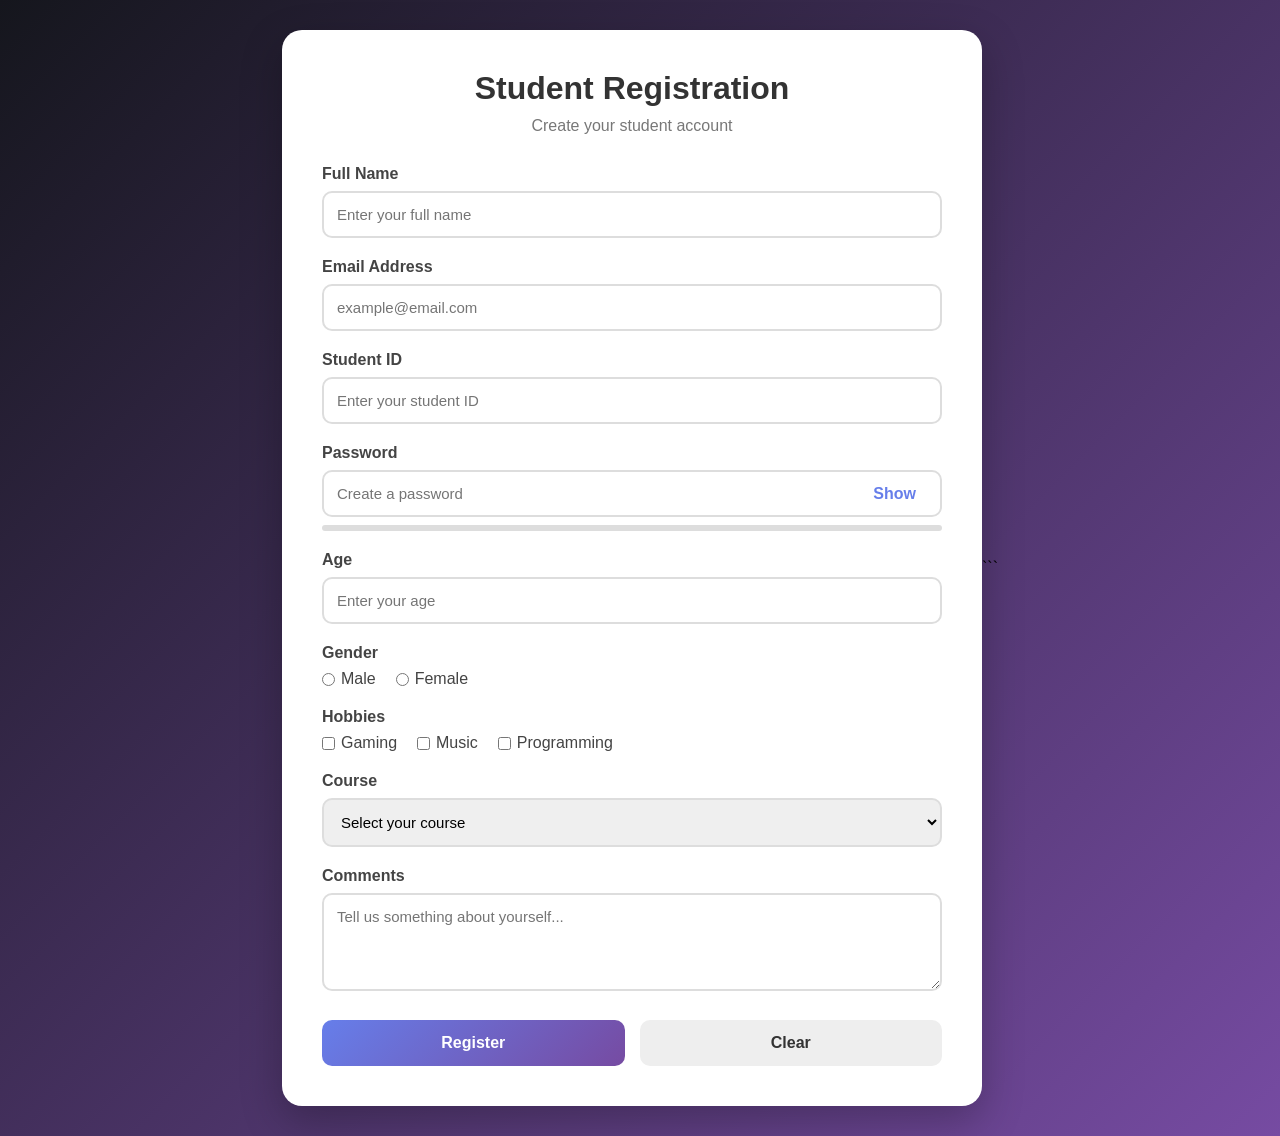
==== index.html @ 33d7a374 "Add files via upload" ====
<!DOCTYPE html>
<html lang="en">

<head>
  <meta charset="UTF-8">
  <meta name="viewport" content="width=device-width, initial-scale=1.0">
  <title>Student Registration</title>

  <style>
    * {
      box-sizing: border-box;
      margin: 0;
      padding: 0;
      font-family: Arial, sans-serif;
    }

    body {
      min-height: 100vh;
      display: flex;
      justify-content: center;
      align-items: center;
      background: linear-gradient(135deg, #15161d, #764ba2);
      padding: 30px;
    }

    .container {
      width: 100%;
      max-width: 700px;
      background: white;
      padding: 40px;
      border-radius: 20px;
      box-shadow: 0 15px 40px rgba(0, 0, 0, 0.25);
    }

    h1 {
      text-align: center;
      color: #333;
      margin-bottom: 10px;
    }

    .subtitle {
      text-align: center;
      color: #777;
      margin-bottom: 30px;
    }

    .form-group {
      margin-bottom: 20px;
    }

    label {
      display: block;
      margin-bottom: 8px;
      font-weight: bold;
      color: #444;
    }

    input[type="text"],
    input[type="email"],
    input[type="password"],
    input[type="number"],
    select,
    textarea {
      width: 100%;
      padding: 13px;
      border: 2px solid #ddd;
      border-radius: 10px;
      font-size: 15px;
      outline: none;
      transition: 0.3s;
    }

    input:focus,
    select:focus,
    textarea:focus {
      border-color: #667eea;
      box-shadow: 0 0 8px rgba(102, 126, 234, 0.3);
    }

    textarea {
      resize: vertical;
    }

    .password-box {
      position: relative;
    }

    .password-box input {
      padding-right: 80px;
    }

    .show-password {
      position: absolute;
      right: 12px;
      top: 50%;
      transform: translateY(-50%);
      background: none;
      border: none;
      color: #667eea;
      cursor: pointer;
      font-weight: bold;
    }

    .strength {
      height: 6px;
      width: 100%;
      background: #ddd;
      border-radius: 5px;
      margin-top: 8px;
      overflow: hidden;
    }

    .strength-bar {
      height: 100%;
      width: 0%;
      transition: 0.3s;
    }

    .options {
      display: flex;
      gap: 20px;
      flex-wrap: wrap;
    }

    .option {
      display: flex;
      align-items: center;
      gap: 6px;
    }

    .option label {
      margin: 0;
      font-weight: normal;
      cursor: pointer;
    }

    .buttons {
      display: flex;
      gap: 15px;
      margin-top: 25px;
    }

    button {
      flex: 1;
      padding: 14px;
      border: none;
      border-radius: 10px;
      font-size: 16px;
      font-weight: bold;
      cursor: pointer;
      transition: 0.3s;
    }

    .register-btn {
      background: linear-gradient(135deg, #667eea, #764ba2);
      color: white;
    }

    .clear-btn {
      background: #eee;
      color: #333;
    }

    button:hover {
      transform: translateY(-2px);
      opacity: 0.9;
    }

    .message {
      display: none;
      margin-top: 20px;
      padding: 15px;
      border-radius: 10px;
      text-align: center;
      font-weight: bold;
    }

    .success {
      display: block;
      background: #d4edda;
      color: #155724;
    }

    .error {
      display: block;
      background: #f8d7da;
      color: #721c24;
    }

    @media (max-width: 600px) {
      .container {
        padding: 25px;
      }

      .buttons {
        flex-direction: column;
      }
    }
  </style>
</head>

<body>

<div class="container">

  <h1>Student Registration</h1>
  <p class="subtitle">Create your student account</p>

  <form id="registrationForm">

    <div class="form-group">
      <label for="fullname">Full Name</label>
      <input type="text" id="fullname" placeholder="Enter your full name" required>
    </div>

    <div class="form-group">
      <label for="email">Email Address</label>
      <input type="email" id="email" placeholder="example@email.com" required>
    </div>

    <div class="form-group">
      <label for="studentid">Student ID</label>
      <input type="text" id="studentid" placeholder="Enter your student ID" required>
    </div>

    <div class="form-group">
      <label for="password">Password</label>

      <div class="password-box">
        <input type="password" id="password"
               placeholder="Create a password"
               required>

        <button type="button"
                class="show-password"
                onclick="togglePassword()">
          Show
        </button>
      </div>

      <div class="strength">
        <div class="strength-bar" id="strengthBar"></div>
      </div>
    </div>

    <div class="form-group">
      <label for="age">Age</label>
      <input type="number" id="age" min="13" max="100"
             placeholder="Enter your age" required>
    </div>

    <div class="form-group">

      <label>Gender</label>

      <div class="options">

        <div class="option">
          <input type="radio"
                 id="male"
                 name="gender"
                 value="Male"
                 required>

          <label for="male">Male</label>
        </div>

        <div class="option">
          <input type="radio"
                 id="female"
                 name="gender"
                 value="Female">

          <label for="female">Female</label>
        </div>

      </div>

    </div>

    <div class="form-group">

      <label>Hobbies</label>

      <div class="options">

        <div class="option">
          <input type="checkbox"
                 id="gaming"
                 value="Gaming">

          <label for="gaming">Gaming</label>
        </div>

        <div class="option">
          <input type="checkbox"
                 id="music"
                 value="Music">

          <label for="music">Music</label>
        </div>

        <div class="option">
          <input type="checkbox"
                 id="programming"
                 value="Programming">

          <label for="programming">Programming</label>
        </div>

      </div>

    </div>

    <div class="form-group">

      <label for="course">Course</label>

      <select id="course" required>

        <option value="">Select your course</option>
        <option value="BSIT">BSIT</option>
        <option value="BSCS">BSCS</option>
        <option value="BSIS">BSIS</option>
        <x></x>

      </select>

    </div>

    <div class="form-group">

      <label for="message">Comments</label>

      <textarea id="message"
                rows="4"
                placeholder="Tell us something about yourself..."></textarea>

    </div>

    <div class="buttons">

      <button type="submit" class="register-btn">
        Register
      </button>

      <button type="reset" class="clear-btn">
        Clear
      </button>

    </div>

  </form>

  <div id="resultMessage" class="message"></div>

</div>


<script>

  // SHOW / HIDE PASSWORD
  function togglePassword() {

    const password = document.getElementById("password");
    const button = document.querySelector(".show-password");

    if (password.type === "password") {

      password.type = "text";
      button.textContent = "Hide";

    } else {

      password.type = "password";
      button.textContent = "Show";

    }
  }


  // PASSWORD STRENGTH
  document.getElementById("password").addEventListener("input", function () {

    const password = this.value;
    const bar = document.getElementById("strengthBar");

    let strength = 0;

    if (password.length >= 6) {
      strength++;
    }

    if (/[A-Z]/.test(password)) {
      strength++;
    }

    if (/[0-9]/.test(password)) {
      strength++;
    }

    if (/[^A-Za-z0-9]/.test(password)) {
      strength++;
    }

    if (strength === 0) {
      bar.style.width = "0%";
    }

    else if (strength === 1) {
      bar.style.width = "25%";
    }

    else if (strength === 2) {
      bar.style.width = "50%";
    }

    else if (strength === 3) {
      bar.style.width = "75%";
    }

    else {
      bar.style.width = "100%";
    }

  });


  // FORM SUBMISSION
  document.getElementById("registrationForm")
    .addEventListener("submit", function(event) {

      event.preventDefault();

      const name =
        document.getElementById("fullname").value;

      const password =
        document.getElementById("password").value;

      const age =
        document.getElementById("age").value;

      const course =
        document.getElementById("course").value;

      const result =
        document.getElementById("resultMessage");


      if (password.length < 6) {

        result.textContent =
          "Password must be at least 6 characters.";

        result.className = "message error";

        return;
      }


      if (age < 13) {

        result.textContent =
          "Age must be at least 13.";

        result.className = "message error";

        return;
      }


      result.textContent =
        "Registration successful! Welcome, " +
        name + "! You selected " + course + ".";

      result.className = "message success";

    });


  // CLEAR SUCCESS MESSAGE
  document.getElementById("registrationForm")
    .addEventListener("reset", function() {

      setTimeout(function() {

        document.getElementById("resultMessage").className =
          "message";

        document.getElementById("strengthBar").style.width =
          "0%";

      }, 10);

    });

</script>

</body>
</html>
```
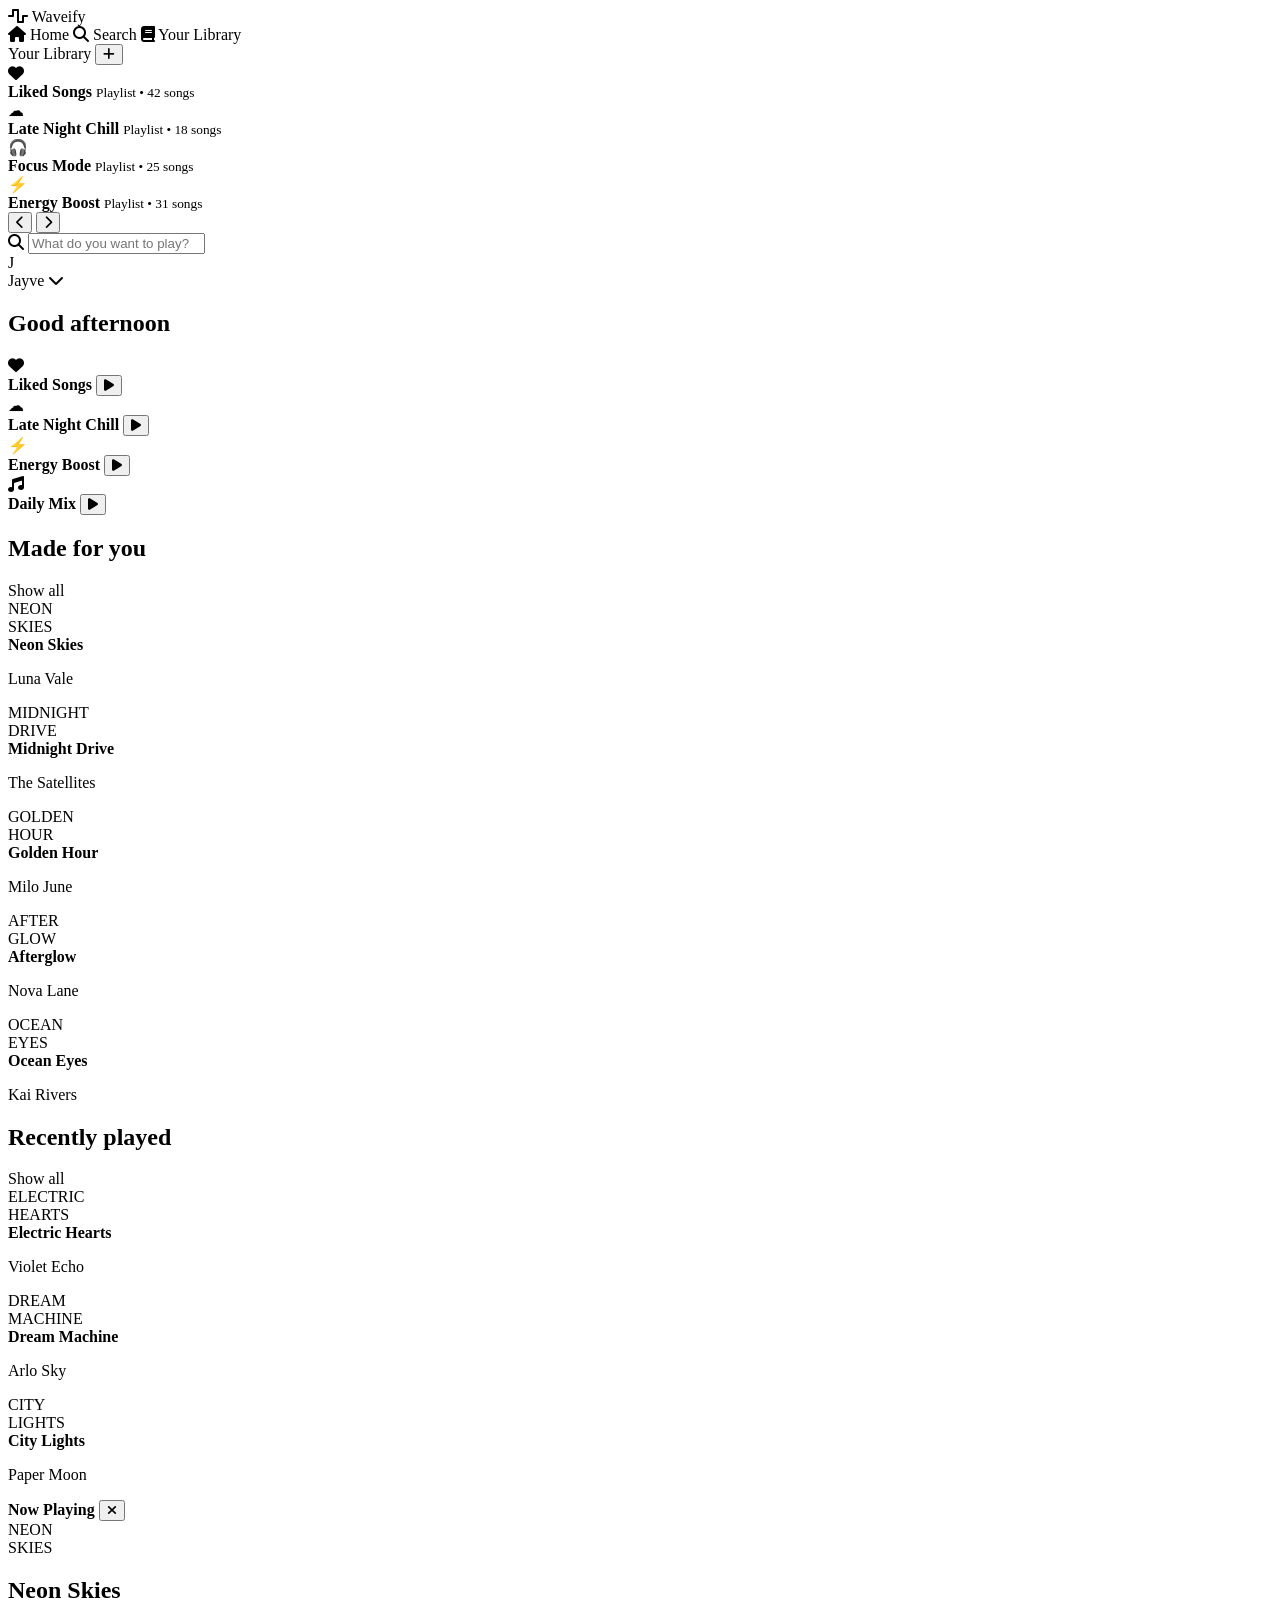
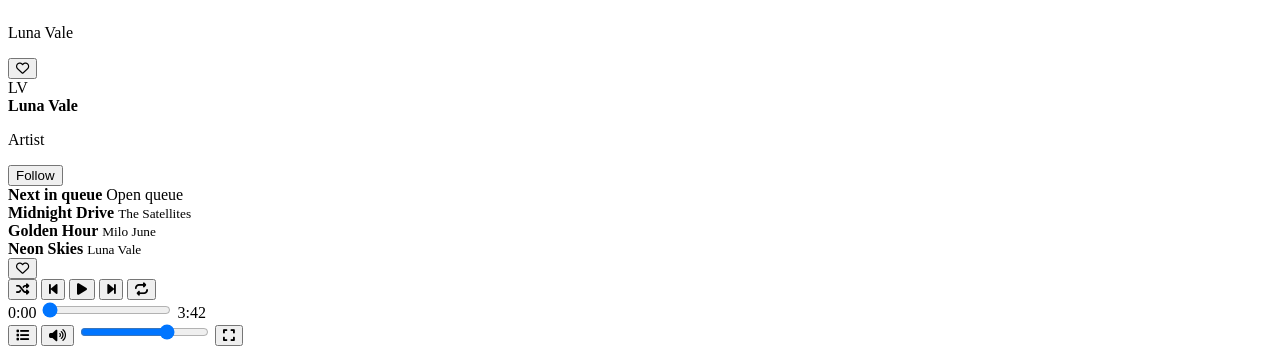
==== commit c35f405e: "Add files via upload" ====
--- a/index.html
+++ b/index.html
@@ -1,502 +1,417 @@
-<!DOCTYPE html>
+<!doctype html>
 <html lang="en">
-
-<head>
-  <meta charset="UTF-8">
-  <meta name="viewport" content="width=device-width, initial-scale=1.0">
-  <title>Student Registration</title>
-
-  <style>
-    * {
-      box-sizing: border-box;
-      margin: 0;
-      padding: 0;
-      font-family: Arial, sans-serif;
-    }
-
-    body {
-      min-height: 100vh;
-      display: flex;
-      justify-content: center;
-      align-items: center;
-      background: linear-gradient(135deg, #15161d, #764ba2);
-      padding: 30px;
-    }
-
-    .container {
-      width: 100%;
-      max-width: 700px;
-      background: white;
-      padding: 40px;
-      border-radius: 20px;
-      box-shadow: 0 15px 40px rgba(0, 0, 0, 0.25);
-    }
-
-    h1 {
-      text-align: center;
-      color: #333;
-      margin-bottom: 10px;
-    }
-
-    .subtitle {
-      text-align: center;
-      color: #777;
-      margin-bottom: 30px;
-    }
-
-    .form-group {
-      margin-bottom: 20px;
-    }
-
-    label {
-      display: block;
-      margin-bottom: 8px;
-      font-weight: bold;
-      color: #444;
-    }
-
-    input[type="text"],
-    input[type="email"],
-    input[type="password"],
-    input[type="number"],
-    select,
-    textarea {
-      width: 100%;
-      padding: 13px;
-      border: 2px solid #ddd;
-      border-radius: 10px;
-      font-size: 15px;
-      outline: none;
-      transition: 0.3s;
-    }
-
-    input:focus,
-    select:focus,
-    textarea:focus {
-      border-color: #667eea;
-      box-shadow: 0 0 8px rgba(102, 126, 234, 0.3);
-    }
-
-    textarea {
-      resize: vertical;
-    }
-
-    .password-box {
-      position: relative;
-    }
-
-    .password-box input {
-      padding-right: 80px;
-    }
-
-    .show-password {
-      position: absolute;
-      right: 12px;
-      top: 50%;
-      transform: translateY(-50%);
-      background: none;
-      border: none;
-      color: #667eea;
-      cursor: pointer;
-      font-weight: bold;
-    }
-
-    .strength {
-      height: 6px;
-      width: 100%;
-      background: #ddd;
-      border-radius: 5px;
-      margin-top: 8px;
-      overflow: hidden;
-    }
-
-    .strength-bar {
-      height: 100%;
-      width: 0%;
-      transition: 0.3s;
-    }
-
-    .options {
-      display: flex;
-      gap: 20px;
-      flex-wrap: wrap;
-    }
-
-    .option {
-      display: flex;
-      align-items: center;
-      gap: 6px;
-    }
-
-    .option label {
-      margin: 0;
-      font-weight: normal;
-      cursor: pointer;
-    }
-
-    .buttons {
-      display: flex;
-      gap: 15px;
-      margin-top: 25px;
-    }
-
-    button {
-      flex: 1;
-      padding: 14px;
-      border: none;
-      border-radius: 10px;
-      font-size: 16px;
-      font-weight: bold;
-      cursor: pointer;
-      transition: 0.3s;
-    }
-
-    .register-btn {
-      background: linear-gradient(135deg, #667eea, #764ba2);
-      color: white;
-    }
-
-    .clear-btn {
-      background: #eee;
-      color: #333;
-    }
-
-    button:hover {
-      transform: translateY(-2px);
-      opacity: 0.9;
-    }
-
-    .message {
-      display: none;
-      margin-top: 20px;
-      padding: 15px;
-      border-radius: 10px;
-      text-align: center;
-      font-weight: bold;
-    }
-
-    .success {
-      display: block;
-      background: #d4edda;
-      color: #155724;
-    }
-
-    .error {
-      display: block;
-      background: #f8d7da;
-      color: #721c24;
-    }
-
-    @media (max-width: 600px) {
-      .container {
-        padding: 25px;
-      }
-
-      .buttons {
-        flex-direction: column;
-      }
-    }
-  </style>
-</head>
-
-<body>
-
-<div class="container">
-
-  <h1>Student Registration</h1>
-  <p class="subtitle">Create your student account</p>
-
-  <form id="registrationForm">
-
-    <div class="form-group">
-      <label for="fullname">Full Name</label>
-      <input type="text" id="fullname" placeholder="Enter your full name" required>
+  <head>
+    <meta charset="UTF-8" />
+    <meta name="viewport" content="width=device-width, initial-scale=1.0" />
+
+    <title>Waveify - Music Player</title>
+
+    <!-- CSS -->
+    <link rel="stylesheet" href="css/style.css" />
+
+    <!-- Icons -->
+    <link
+      rel="stylesheet"
+      href="https://cdnjs.cloudflare.com/ajax/libs/font-awesome/6.5.2/css/all.min.css"
+    />
+  </head>
+
+  <body>
+    <div class="app">
+      <!-- ================= SIDEBAR ================= -->
+      <aside class="sidebar">
+        <div class="logo">
+          <i class="fa-solid fa-wave-square"></i>
+          <span>Waveify</span>
+        </div>
+
+        <nav class="main-nav">
+          <a class="active">
+            <i class="fa-solid fa-house"></i>
+            Home
+          </a>
+
+          <a>
+            <i class="fa-solid fa-magnifying-glass"></i>
+            Search
+          </a>
+
+          <a>
+            <i class="fa-solid fa-book"></i>
+            Your Library
+          </a>
+        </nav>
+
+        <div class="library-header">
+          <span>Your Library</span>
+          <button>
+            <i class="fa-solid fa-plus"></i>
+          </button>
+        </div>
+
+        <div class="library-list">
+          <div class="library-item">
+            <div class="playlist-icon liked">
+              <i class="fa-solid fa-heart"></i>
+            </div>
+
+            <div>
+              <strong>Liked Songs</strong>
+              <small>Playlist • 42 songs</small>
+            </div>
+          </div>
+
+          <div class="library-item">
+            <div class="playlist-icon chill">☁</div>
+
+            <div>
+              <strong>Late Night Chill</strong>
+              <small>Playlist • 18 songs</small>
+            </div>
+          </div>
+
+          <div class="library-item">
+            <div class="playlist-icon focus">🎧</div>
+
+            <div>
+              <strong>Focus Mode</strong>
+              <small>Playlist • 25 songs</small>
+            </div>
+          </div>
+
+          <div class="library-item">
+            <div class="playlist-icon energy">⚡</div>
+
+            <div>
+              <strong>Energy Boost</strong>
+              <small>Playlist • 31 songs</small>
+            </div>
+          </div>
+        </div>
+      </aside>
+
+      <!-- ================= MAIN CONTENT ================= -->
+      <main class="main">
+        <!-- TOP BAR -->
+        <header class="topbar">
+          <div class="navigation-buttons">
+            <button>
+              <i class="fa-solid fa-chevron-left"></i>
+            </button>
+
+            <button>
+              <i class="fa-solid fa-chevron-right"></i>
+            </button>
+          </div>
+
+          <div class="search-box">
+            <i class="fa-solid fa-magnifying-glass"></i>
+            <input type="text" placeholder="What do you want to play?" />
+          </div>
+
+          <div class="profile">
+            <div class="profile-avatar">J</div>
+            <span>Jayve</span>
+            <i class="fa-solid fa-chevron-down"></i>
+          </div>
+        </header>
+
+        <!-- CONTENT -->
+        <section class="content">
+          <h1>Good afternoon</h1>
+
+          <!-- QUICK PLAYLISTS -->
+          <div class="quick-grid">
+            <div class="quick-card">
+              <div class="quick-image gradient-purple">
+                <i class="fa-solid fa-heart"></i>
+              </div>
+
+              <strong>Liked Songs</strong>
+
+              <button class="quick-play">
+                <i class="fa-solid fa-play"></i>
+              </button>
+            </div>
+
+            <div class="quick-card">
+              <div class="quick-image gradient-blue">☁</div>
+
+              <strong>Late Night Chill</strong>
+
+              <button class="quick-play">
+                <i class="fa-solid fa-play"></i>
+              </button>
+            </div>
+
+            <div class="quick-card">
+              <div class="quick-image gradient-orange">⚡</div>
+
+              <strong>Energy Boost</strong>
+
+              <button class="quick-play">
+                <i class="fa-solid fa-play"></i>
+              </button>
+            </div>
+
+            <div class="quick-card">
+              <div class="quick-image gradient-green">
+                <i class="fa-solid fa-music"></i>
+              </div>
+
+              <strong>Daily Mix</strong>
+
+              <button class="quick-play">
+                <i class="fa-solid fa-play"></i>
+              </button>
+            </div>
+          </div>
+
+          <!-- MADE FOR YOU -->
+          <section class="music-section">
+            <div class="section-heading">
+              <h2>Made for you</h2>
+              <a>Show all</a>
+            </div>
+
+            <div class="album-grid">
+              <div
+                class="album-card"
+                onclick="playSong('Neon Skies', 'Luna Vale', 'album1')"
+              >
+                <div class="album-art album1">
+                  <span>NEON<br />SKIES</span>
+                </div>
+
+                <strong>Neon Skies</strong>
+                <p>Luna Vale</p>
+              </div>
+
+              <div
+                class="album-card"
+                onclick="playSong('Midnight Drive', 'The Satellites', 'album2')"
+              >
+                <div class="album-art album2">
+                  <span>MIDNIGHT<br />DRIVE</span>
+                </div>
+
+                <strong>Midnight Drive</strong>
+                <p>The Satellites</p>
+              </div>
+
+              <div
+                class="album-card"
+                onclick="playSong('Golden Hour', 'Milo June', 'album3')"
+              >
+                <div class="album-art album3">
+                  <span>GOLDEN<br />HOUR</span>
+                </div>
+
+                <strong>Golden Hour</strong>
+                <p>Milo June</p>
+              </div>
+
+              <div
+                class="album-card"
+                onclick="playSong('Afterglow', 'Nova Lane', 'album4')"
+              >
+                <div class="album-art album4">
+                  <span>AFTER<br />GLOW</span>
+                </div>
+
+                <strong>Afterglow</strong>
+                <p>Nova Lane</p>
+              </div>
+
+              <div
+                class="album-card"
+                onclick="playSong('Ocean Eyes', 'Kai Rivers', 'album5')"
+              >
+                <div class="album-art album5">
+                  <span>OCEAN<br />EYES</span>
+                </div>
+
+                <strong>Ocean Eyes</strong>
+                <p>Kai Rivers</p>
+              </div>
+            </div>
+          </section>
+
+          <!-- RECENTLY PLAYED -->
+          <section class="music-section">
+            <div class="section-heading">
+              <h2>Recently played</h2>
+              <a>Show all</a>
+            </div>
+
+            <div class="album-grid">
+              <div
+                class="album-card"
+                onclick="playSong('Electric Hearts', 'Violet Echo', 'album6')"
+              >
+                <div class="album-art album6">
+                  <span>ELECTRIC<br />HEARTS</span>
+                </div>
+
+                <strong>Electric Hearts</strong>
+                <p>Violet Echo</p>
+              </div>
+
+              <div
+                class="album-card"
+                onclick="playSong('Dream Machine', 'Arlo Sky', 'album7')"
+              >
+                <div class="album-art album7">
+                  <span>DREAM<br />MACHINE</span>
+                </div>
+
+                <strong>Dream Machine</strong>
+                <p>Arlo Sky</p>
+              </div>
+
+              <div
+                class="album-card"
+                onclick="playSong('City Lights', 'Paper Moon', 'album8')"
+              >
+                <div class="album-art album8">
+                  <span>CITY<br />LIGHTS</span>
+                </div>
+
+                <strong>City Lights</strong>
+                <p>Paper Moon</p>
+              </div>
+            </div>
+          </section>
+        </section>
+      </main>
+
+      <!-- ================= NOW PLAYING ================= -->
+      <aside class="now-playing">
+        <div class="now-header">
+          <strong>Now Playing</strong>
+
+          <button>
+            <i class="fa-solid fa-xmark"></i>
+          </button>
+        </div>
+
+        <div id="side-art" class="side-art album1">
+          <span>NEON<br />SKIES</span>
+        </div>
+
+        <div class="side-info">
+          <div>
+            <h2 id="side-title">Neon Skies</h2>
+            <p id="side-artist">Luna Vale</p>
+          </div>
+
+          <button class="heart-button">
+            <i class="fa-regular fa-heart"></i>
+          </button>
+        </div>
+
+        <div class="artist-card">
+          <div class="artist-photo">LV</div>
+
+          <div>
+            <strong>Luna Vale</strong>
+            <p>Artist</p>
+          </div>
+
+          <button>Follow</button>
+        </div>
+
+        <div class="queue">
+          <div class="queue-heading">
+            <strong>Next in queue</strong>
+            <a>Open queue</a>
+          </div>
+
+          <div class="queue-song">
+            <div class="mini-art album2"></div>
+
+            <div>
+              <strong>Midnight Drive</strong>
+              <small>The Satellites</small>
+            </div>
+          </div>
+
+          <div class="queue-song">
+            <div class="mini-art album3"></div>
+
+            <div>
+              <strong>Golden Hour</strong>
+              <small>Milo June</small>
+            </div>
+          </div>
+        </div>
+      </aside>
+
+      <!-- ================= PLAYER ================= -->
+      <footer class="player">
+        <div class="current-song">
+          <div id="player-art" class="player-art album1"></div>
+
+          <div>
+            <strong id="player-title">Neon Skies</strong>
+            <small id="player-artist">Luna Vale</small>
+          </div>
+
+          <button class="small-heart">
+            <i class="fa-regular fa-heart"></i>
+          </button>
+        </div>
+
+        <div class="player-controls">
+          <div class="control-buttons">
+            <button>
+              <i class="fa-solid fa-shuffle"></i>
+            </button>
+
+            <button onclick="previousSong()">
+              <i class="fa-solid fa-backward-step"></i>
+            </button>
+
+            <button id="play-button" class="play-button" onclick="togglePlay()">
+              <i class="fa-solid fa-play"></i>
+            </button>
+
+            <button onclick="nextSong()">
+              <i class="fa-solid fa-forward-step"></i>
+            </button>
+
+            <button>
+              <i class="fa-solid fa-repeat"></i>
+            </button>
+          </div>
+
+          <div class="progress-area">
+            <span id="current-time">0:00</span>
+
+            <input id="progress" type="range" min="0" max="100" value="0" />
+
+            <span id="duration">3:42</span>
+          </div>
+        </div>
+
+        <div class="player-right">
+          <button>
+            <i class="fa-solid fa-list"></i>
+          </button>
+
+          <button>
+            <i class="fa-solid fa-volume-high"></i>
+          </button>
+
+          <input class="volume" type="range" min="0" max="100" value="70" />
+
+          <button>
+            <i class="fa-solid fa-expand"></i>
+          </button>
+        </div>
+      </footer>
     </div>
 
-    <div class="form-group">
-      <label for="email">Email Address</label>
-      <input type="email" id="email" placeholder="example@email.com" required>
-    </div>
-
-    <div class="form-group">
-      <label for="studentid">Student ID</label>
-      <input type="text" id="studentid" placeholder="Enter your student ID" required>
-    </div>
-
-    <div class="form-group">
-      <label for="password">Password</label>
-
-      <div class="password-box">
-        <input type="password" id="password"
-               placeholder="Create a password"
-               required>
-
-        <button type="button"
-                class="show-password"
-                onclick="togglePassword()">
-          Show
-        </button>
-      </div>
-
-      <div class="strength">
-        <div class="strength-bar" id="strengthBar"></div>
-      </div>
-    </div>
-
-    <div class="form-group">
-      <label for="age">Age</label>
-      <input type="number" id="age" min="13" max="100"
-             placeholder="Enter your age" required>
-    </div>
-
-    <div class="form-group">
-
-      <label>Gender</label>
-
-      <div class="options">
-
-        <div class="option">
-          <input type="radio"
-                 id="male"
-                 name="gender"
-                 value="Male"
-                 required>
-
-          <label for="male">Male</label>
-        </div>
-
-        <div class="option">
-          <input type="radio"
-                 id="female"
-                 name="gender"
-                 value="Female">
-
-          <label for="female">Female</label>
-        </div>
-
-      </div>
-
-    </div>
-
-    <div class="form-group">
-
-      <label>Hobbies</label>
-
-      <div class="options">
-
-        <div class="option">
-          <input type="checkbox"
-                 id="gaming"
-                 value="Gaming">
-
-          <label for="gaming">Gaming</label>
-        </div>
-
-        <div class="option">
-          <input type="checkbox"
-                 id="music"
-                 value="Music">
-
-          <label for="music">Music</label>
-        </div>
-
-        <div class="option">
-          <input type="checkbox"
-                 id="programming"
-                 value="Programming">
-
-          <label for="programming">Programming</label>
-        </div>
-
-      </div>
-
-    </div>
-
-    <div class="form-group">
-
-      <label for="course">Course</label>
-
-      <select id="course" required>
-
-        <option value="">Select your course</option>
-        <option value="BSIT">BSIT</option>
-        <option value="BSCS">BSCS</option>
-        <option value="BSIS">BSIS</option>
-        <x></x>
-
-      </select>
-
-    </div>
-
-    <div class="form-group">
-
-      <label for="message">Comments</label>
-
-      <textarea id="message"
-                rows="4"
-                placeholder="Tell us something about yourself..."></textarea>
-
-    </div>
-
-    <div class="buttons">
-
-      <button type="submit" class="register-btn">
-        Register
-      </button>
-
-      <button type="reset" class="clear-btn">
-        Clear
-      </button>
-
-    </div>
-
-  </form>
-
-  <div id="resultMessage" class="message"></div>
-
-</div>
-
-
-<script>
-
-  // SHOW / HIDE PASSWORD
-  function togglePassword() {
-
-    const password = document.getElementById("password");
-    const button = document.querySelector(".show-password");
-
-    if (password.type === "password") {
-
-      password.type = "text";
-      button.textContent = "Hide";
-
-    } else {
-
-      password.type = "password";
-      button.textContent = "Show";
-
-    }
-  }
-
-
-  // PASSWORD STRENGTH
-  document.getElementById("password").addEventListener("input", function () {
-
-    const password = this.value;
-    const bar = document.getElementById("strengthBar");
-
-    let strength = 0;
-
-    if (password.length >= 6) {
-      strength++;
-    }
-
-    if (/[A-Z]/.test(password)) {
-      strength++;
-    }
-
-    if (/[0-9]/.test(password)) {
-      strength++;
-    }
-
-    if (/[^A-Za-z0-9]/.test(password)) {
-      strength++;
-    }
-
-    if (strength === 0) {
-      bar.style.width = "0%";
-    }
-
-    else if (strength === 1) {
-      bar.style.width = "25%";
-    }
-
-    else if (strength === 2) {
-      bar.style.width = "50%";
-    }
-
-    else if (strength === 3) {
-      bar.style.width = "75%";
-    }
-
-    else {
-      bar.style.width = "100%";
-    }
-
-  });
-
-
-  // FORM SUBMISSION
-  document.getElementById("registrationForm")
-    .addEventListener("submit", function(event) {
-
-      event.preventDefault();
-
-      const name =
-        document.getElementById("fullname").value;
-
-      const password =
-        document.getElementById("password").value;
-
-      const age =
-        document.getElementById("age").value;
-
-      const course =
-        document.getElementById("course").value;
-
-      const result =
-        document.getElementById("resultMessage");
-
-
-      if (password.length < 6) {
-
-        result.textContent =
-          "Password must be at least 6 characters.";
-
-        result.className = "message error";
-
-        return;
-      }
-
-
-      if (age < 13) {
-
-        result.textContent =
-          "Age must be at least 13.";
-
-        result.className = "message error";
-
-        return;
-      }
-
-
-      result.textContent =
-        "Registration successful! Welcome, " +
-        name + "! You selected " + course + ".";
-
-      result.className = "message success";
-
-    });
-
-
-  // CLEAR SUCCESS MESSAGE
-  document.getElementById("registrationForm")
-    .addEventListener("reset", function() {
-
-      setTimeout(function() {
-
-        document.getElementById("resultMessage").className =
-          "message";
-
-        document.getElementById("strengthBar").style.width =
-          "0%";
-
-      }, 10);
-
-    });
-
-</script>
-
-</body>
+    <script src="webpack.common.js"></script>
+  </body>
 </html>
-```
